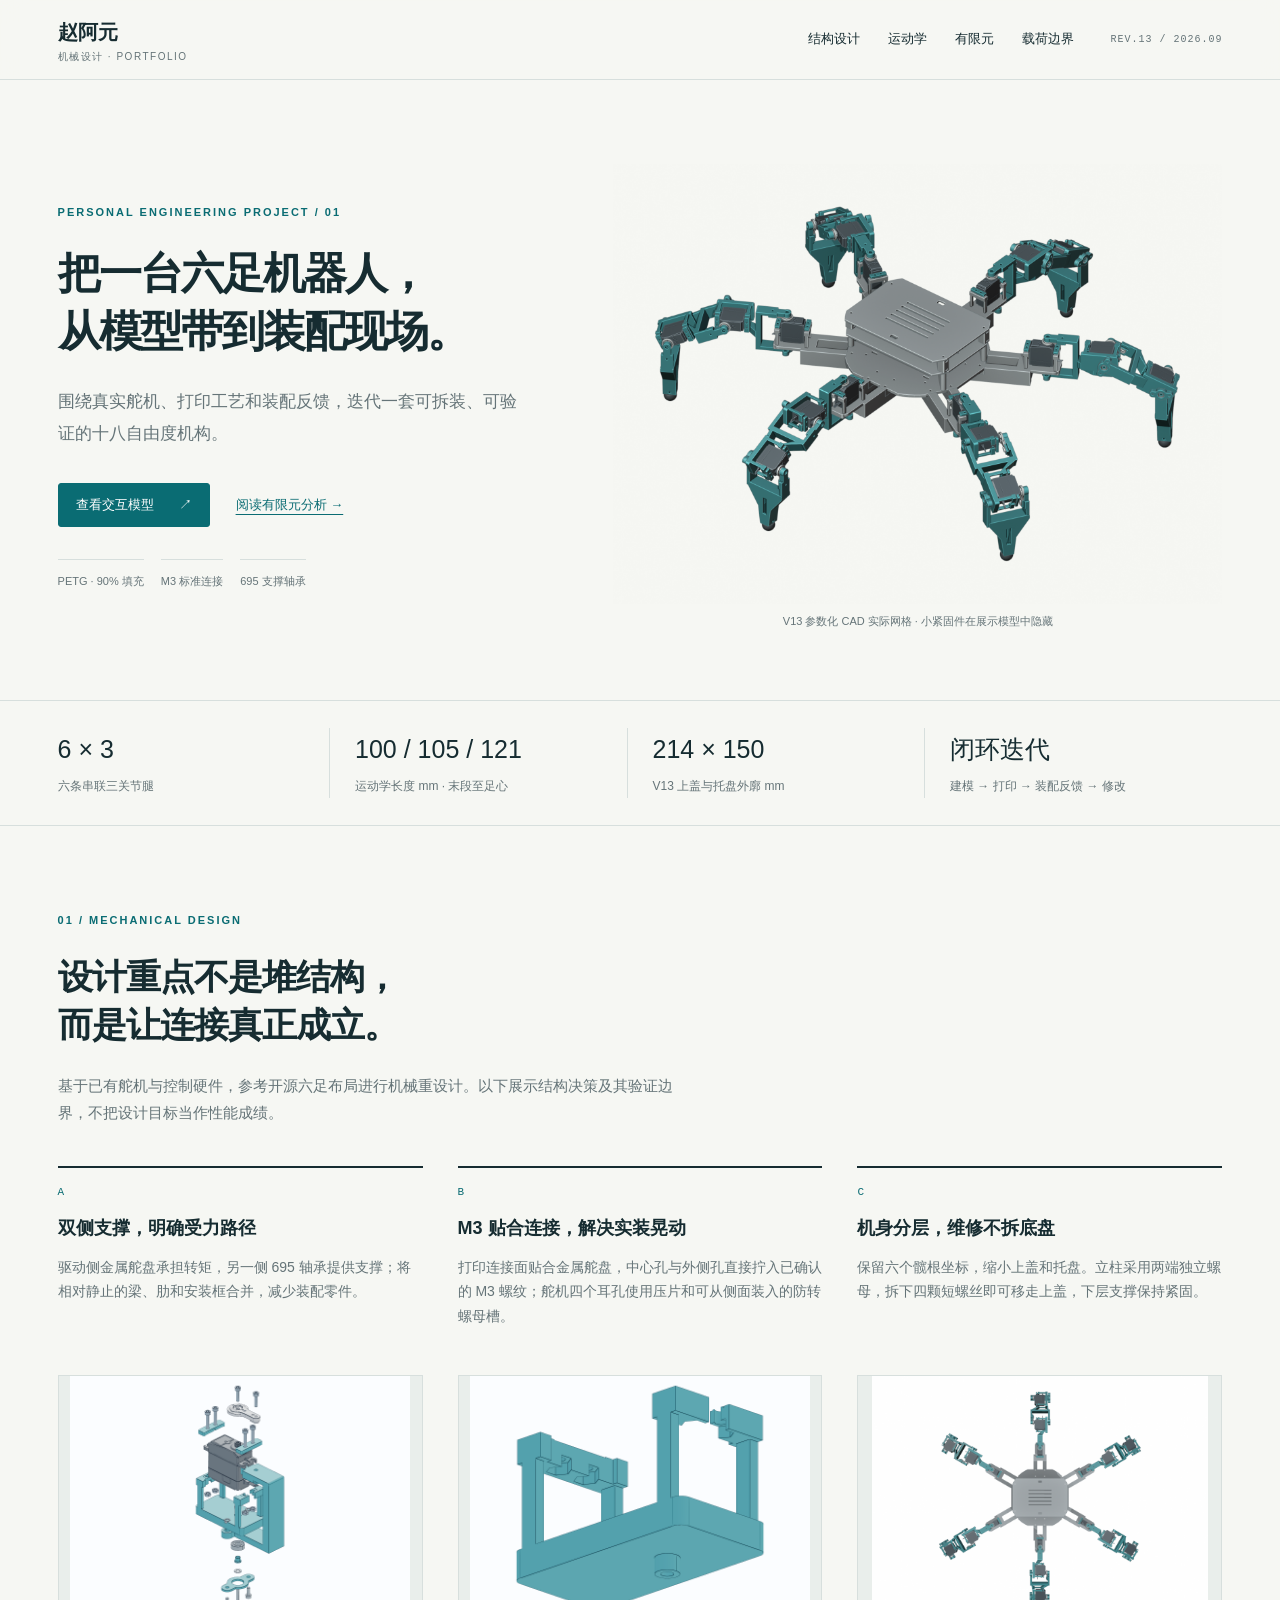
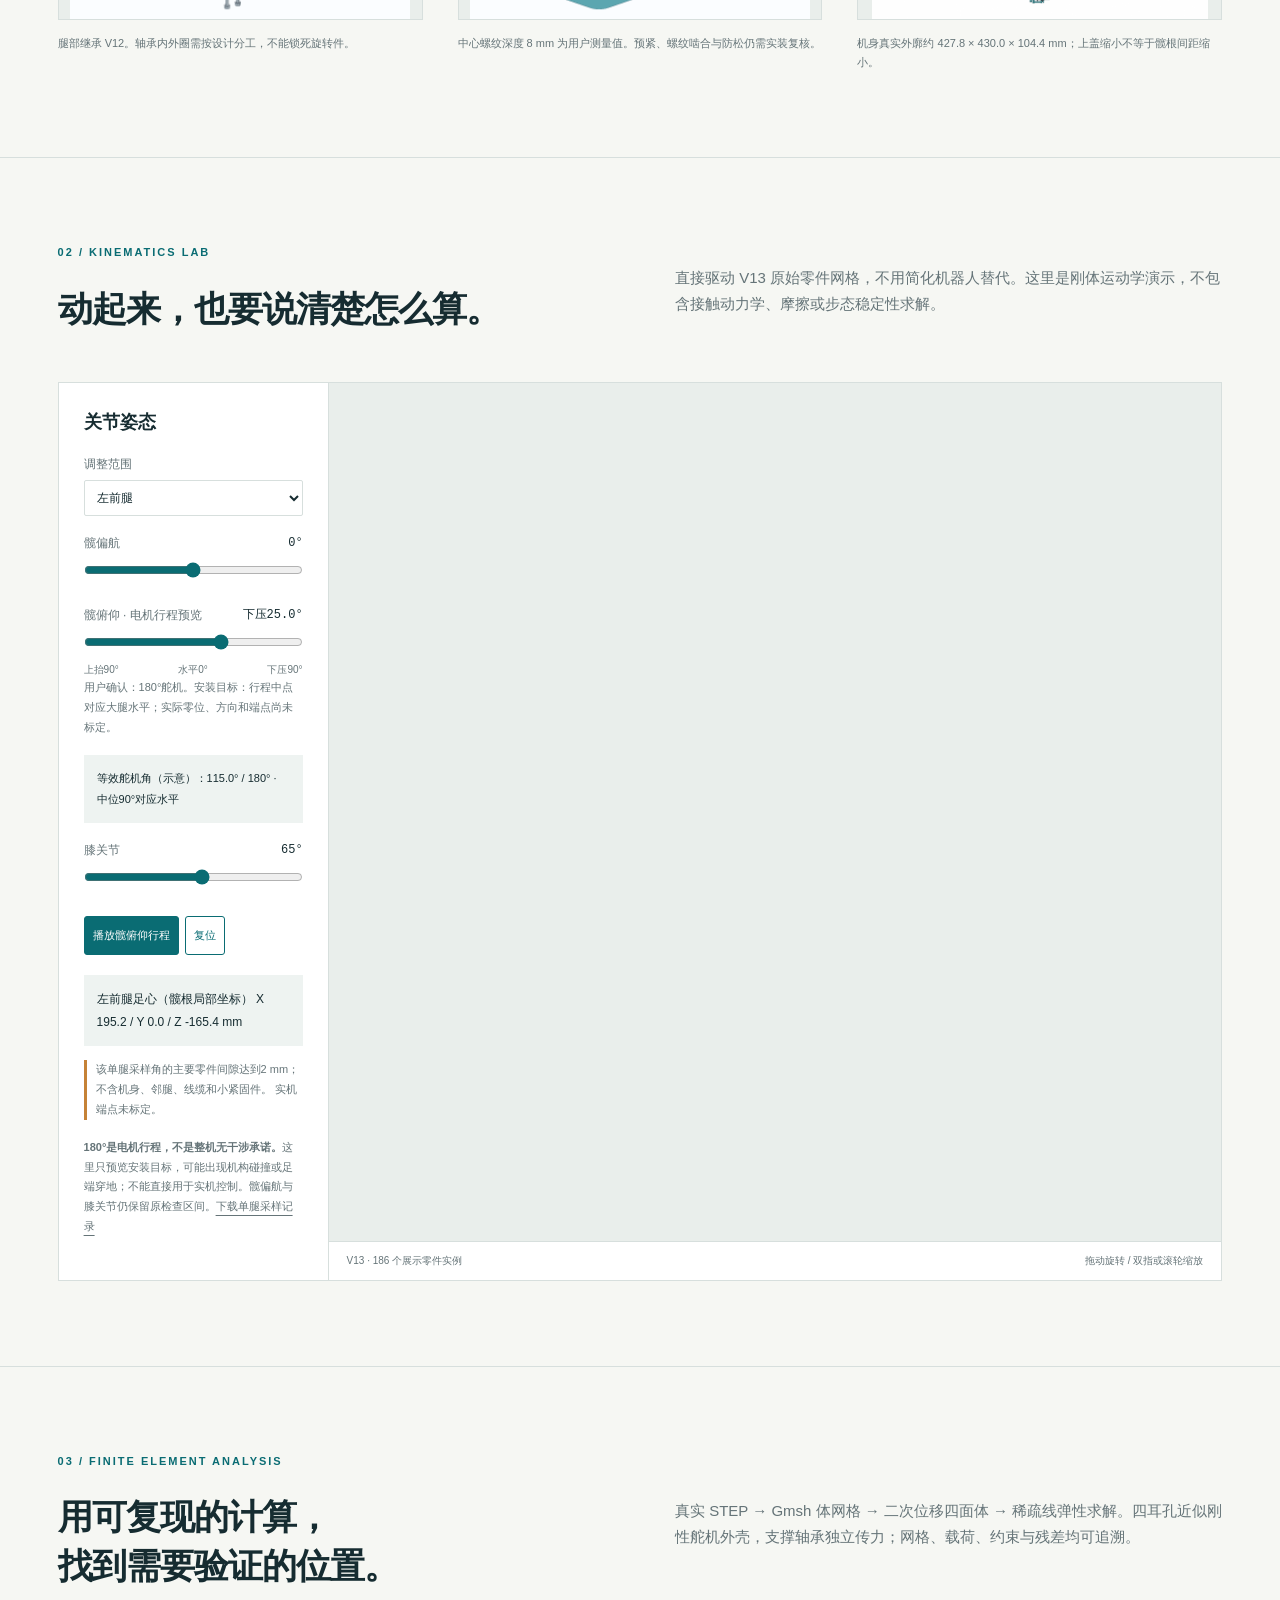
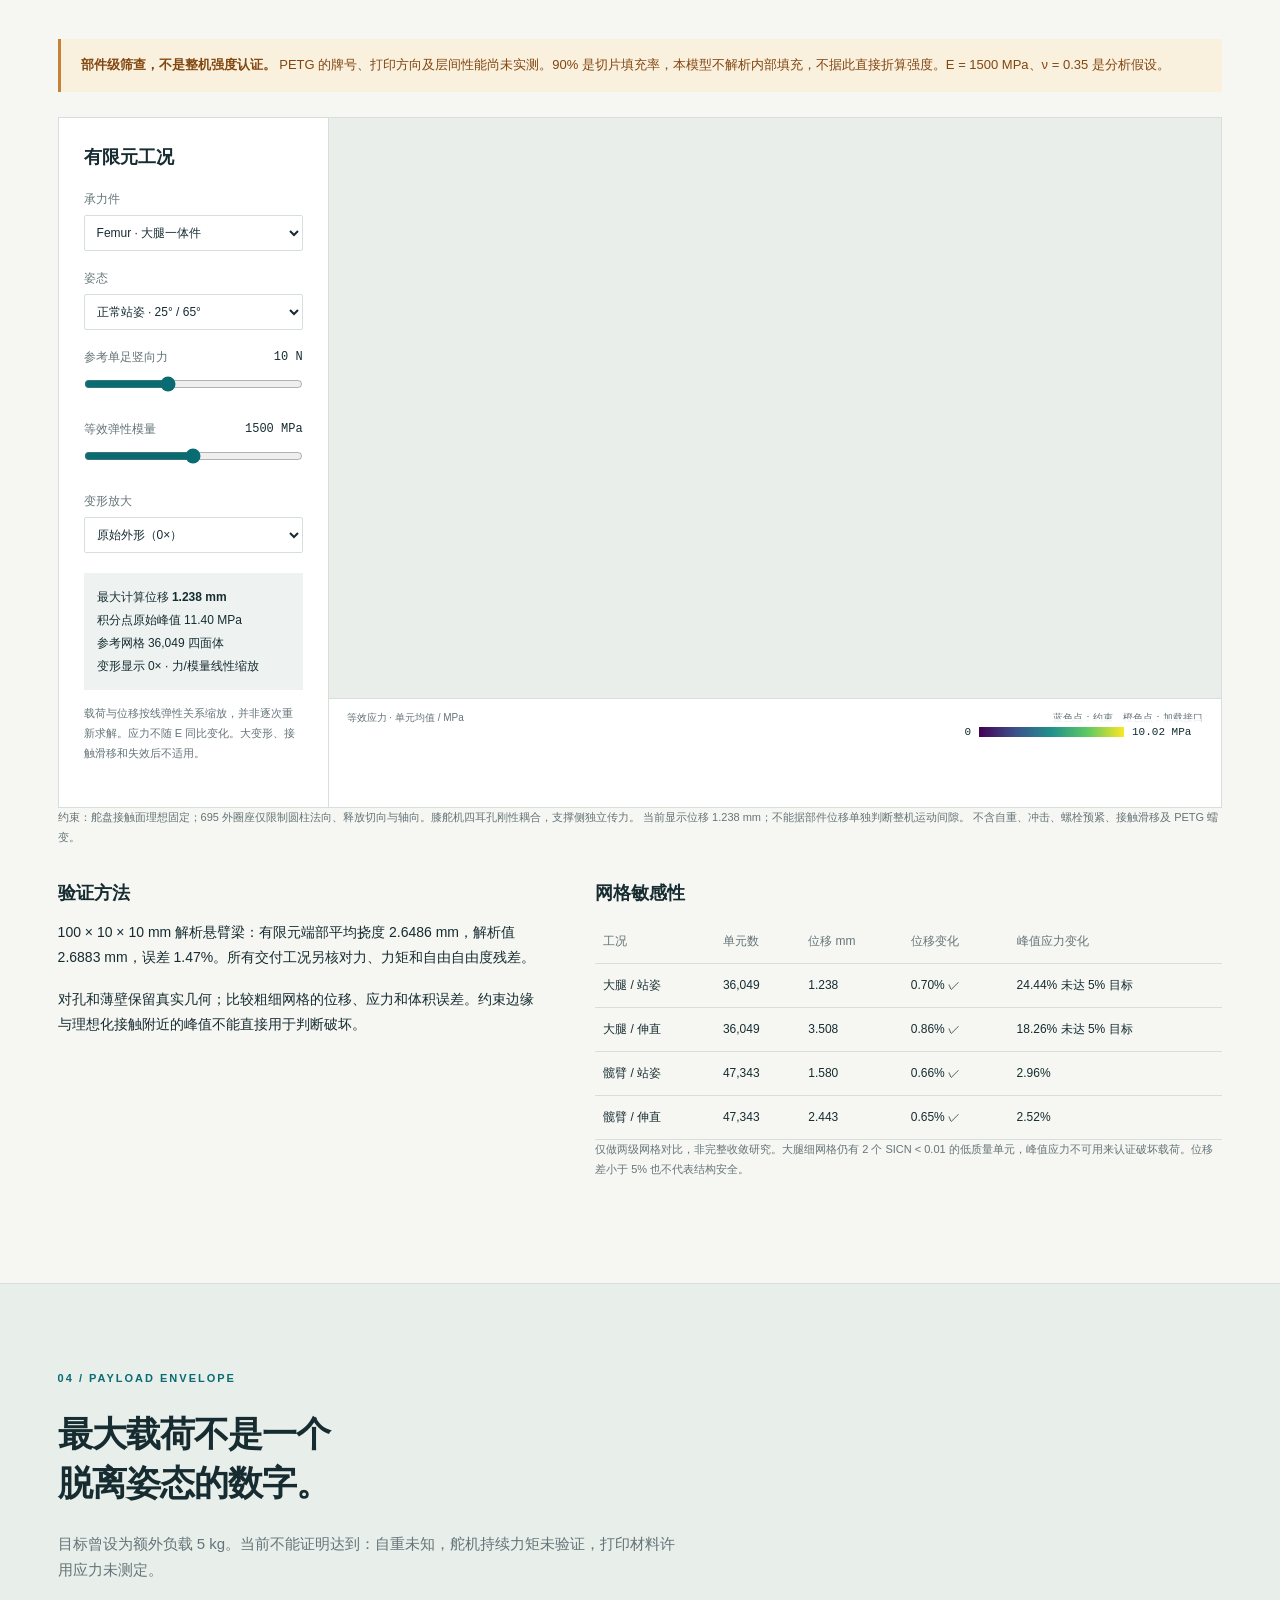
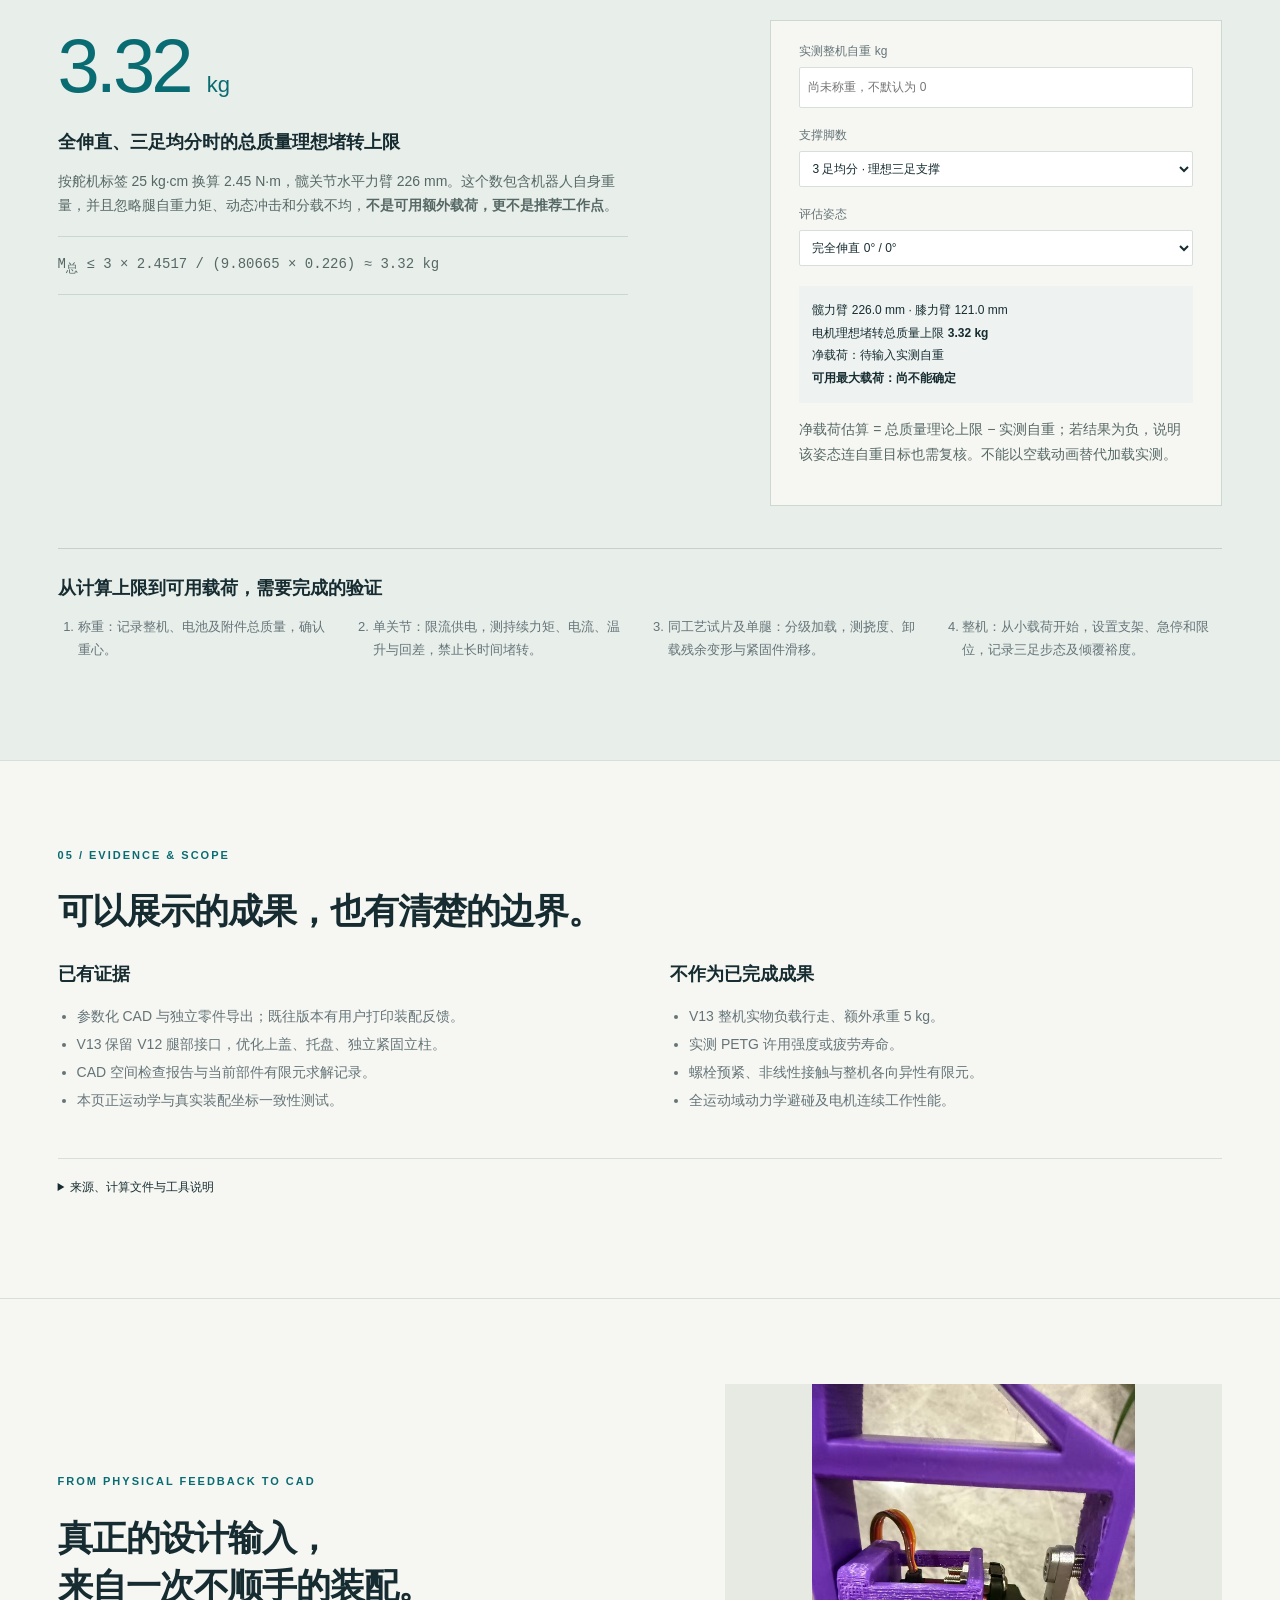
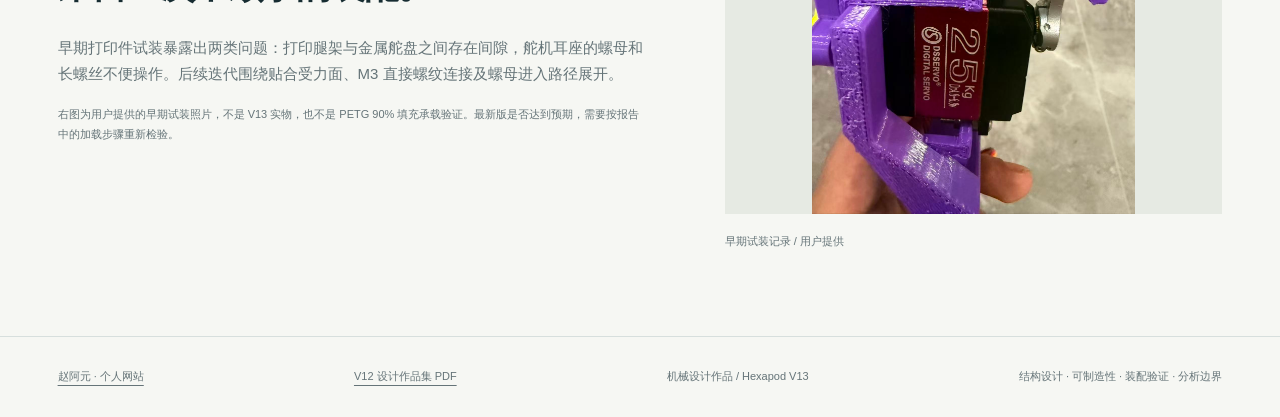
==== hexapod/index.html @ dabff30d "Publish engineering portfolio" ====
<!doctype html>
<html lang="zh-CN"><head><meta charset="UTF-8"><meta name="viewport" content="width=device-width,initial-scale=1">
<meta name="description" content="赵阿元的机械设计作品：V13 六足机器人，从装配反馈、参数化结构到运动学与有限元验证。">
<title>赵阿元 · 六足机器人 | 机械设计作品</title><link rel="stylesheet" href="style.css"><link rel="stylesheet" href="prototype.css">
</head>
<body>
<header><a class="brand" href="../index.html">赵阿元<span>机械设计 · PORTFOLIO</span></a><nav aria-label="页面导航"><a href="#design">结构设计</a><a href="#motion">运动学</a><a href="#fea">有限元</a><a href="#capacity">载荷边界</a></nav><span class="revision">REV.13 / 2026.09</span></header>
<main>
<section class="hero" id="home"><div class="hero-copy"><p class="eyebrow">PERSONAL ENGINEERING PROJECT / 01</p><h1>把一台六足机器人，<br>从模型带到装配现场。</h1><p class="lead">围绕真实舵机、打印工艺和装配反馈，迭代一套可拆装、可验证的十八自由度机构。</p><div class="hero-actions"><a class="button" href="#motion">查看交互模型 <span>↗</span></a><a class="text-link" href="#fea">阅读有限元分析 →</a></div><div class="hero-tags"><span>PETG · 90% 填充</span><span>M3 标准连接</span><span>695 支撑轴承</span></div></div><figure class="hero-visual"><img src="assets/hero.png" alt="V13 六足机器人真实 CAD 总装配渲染"><figcaption>V13 参数化 CAD 实际网格 · 小紧固件在展示模型中隐藏</figcaption></figure></section>
<div class="facts"><div><strong>6 × 3</strong><span>六条串联三关节腿</span></div><div><strong>100 / 105 / 121</strong><span>运动学长度 mm · 末段至足心</span></div><div><strong>214 × 150</strong><span>V13 上盖与托盘外廓 mm</span></div><div><strong>闭环迭代</strong><span>建模 → 打印 → 装配反馈 → 修改</span></div></div>
<section class="section" id="design"><div class="section-title"><p class="eyebrow">01 / MECHANICAL DESIGN</p><h2>设计重点不是堆结构，<br>而是让连接真正成立。</h2><p>基于已有舵机与控制硬件，参考开源六足布局进行机械重设计。以下展示结构决策及其验证边界，不把设计目标当作性能成绩。</p></div><div class="design-grid"><article><span class="item-no">A</span><h3>双侧支撑，明确受力路径</h3><p>驱动侧金属舵盘承担转矩，另一侧 695 轴承提供支撑；将相对静止的梁、肋和安装框合并，减少装配零件。</p><img src="assets/joint.png" alt="V12/V13 共用单关节分解图"><small>腿部继承 V12。轴承内外圈需按设计分工，不能锁死旋转件。</small></article><article><span class="item-no">B</span><h3>M3 贴合连接，解决实装晃动</h3><p>打印连接面贴合金属舵盘，中心孔与外侧孔直接拧入已确认的 M3 螺纹；舵机四个耳孔使用压片和可从侧面装入的防转螺母槽。</p><img src="assets/mount.png" alt="舵机安装座螺母进入路径"><small>中心螺纹深度 8 mm 为用户测量值。预紧、螺纹啮合与防松仍需实装复核。</small></article><article><span class="item-no">C</span><h3>机身分层，维修不拆底盘</h3><p>保留六个髋根坐标，缩小上盖和托盘。立柱采用两端独立螺母，拆下四颗短螺丝即可移走上盖，下层支撑保持紧固。</p><img src="assets/top.png" alt="V13 机身与六腿布局俯视图"><small>机身真实外廓约 427.8 × 430.0 × 104.4 mm；上盖缩小不等于髋根间距缩小。</small></article></div></section>
<section class="section" id="motion"><div class="section-title inline"><div><p class="eyebrow">02 / KINEMATICS LAB</p><h2>动起来，也要说清楚怎么算。</h2></div><p>直接驱动 V13 原始零件网格，不用简化机器人替代。这里是刚体运动学演示，不包含接触动力学、摩擦或步态稳定性求解。</p></div><div class="lab"><div class="control-panel"><h3>关节姿态</h3><label>调整范围<select id="leg-select"><option value="all">六条腿同步（需另验避让）</option><option value="front_left" selected>左前腿</option><option value="middle_left">左中腿</option><option value="rear_left">左后腿</option><option value="front_right">右前腿</option><option value="middle_right">右中腿</option><option value="rear_right">右后腿</option></select></label><label for="yaw">髋偏航 <output id="yaw-out">0°</output></label><input id="yaw" type="range" min="-45" max="45" value="0"><label for="hip">髋俯仰 · 电机行程预览 <output id="hip-out">下压25.0°</output></label><input id="hip" type="range" min="-90" max="90" step="0.1" value="25"><div class="hip-scale"><span>上抬90°</span><span>水平0°</span><span>下压90°</span></div><p class="note">用户确认：180°舵机。安装目标：行程中点对应大腿水平；实际零位、方向和端点尚未标定。</p><div class="readout" id="servo-readout">等效舵机角（示意）：115.0° / 180°</div><label for="knee">膝关节 <output id="knee-out">65°</output></label><input id="knee" type="range" min="0" max="120" value="65"><div class="button-row"><button id="play">播放髋俯仰行程</button><button id="reset" class="secondary">复位</button></div><div class="readout" id="foot-readout">足心位置计算中</div><p id="hip-evidence" class="note">几何采样证据载入中…</p><p class="note"><strong>180°是电机行程，不是整机无干涉承诺。</strong>这里只预览安装目标，可能出现机构碰撞或足端穿地；不能直接用于实机控制。髋偏航与膝关节仍保留原检查区间。<a href="assets/hip-travel-probe.json" download>下载单腿采样记录</a></p></div><div class="viewport-wrap"><div id="robot-view" class="viewport"><img class="view-preview" src="assets/hero.png" alt="六足机器人 V13 装配图"><p class="loading">正在打开三维模型。需要支持 WebGL 2 的浏览器。</p></div><div class="view-caption"><span id="model-status">V13 · 模型加载中</span><span>拖动旋转 / 双指或滚轮缩放</span></div></div></div></section>
<section class="section" id="fea"><div class="section-title inline"><div><p class="eyebrow">03 / FINITE ELEMENT ANALYSIS</p><h2>用可复现的计算，<br>找到需要验证的位置。</h2></div><p>真实 STEP → Gmsh 体网格 → 二次位移四面体 → 稀疏线弹性求解。四耳孔近似刚性舵机外壳，支撑轴承独立传力；网格、载荷、约束与残差均可追溯。</p></div><div class="warning"><strong>部件级筛查，不是整机强度认证。</strong> PETG 的牌号、打印方向及层间性能尚未实测。90% 是切片填充率，本模型不解析内部填充，不据此直接折算强度。E = 1500 MPa、ν = 0.35 是分析假设。</div><div class="lab fea-lab"><div class="control-panel"><h3>有限元工况</h3><label>承力件<select id="fea-part"><option value="femur">Femur · 大腿一体件</option><option value="spoke_long">Spoke · 长髋座支臂</option></select></label><label>姿态<select id="fea-pose"><option value="neutral">正常站姿 · 25° / 65°</option><option value="extended">完全伸直 · 0° / 0°</option></select></label><label for="force">参考单足竖向力 <output id="force-out">10 N</output></label><input id="force" type="range" min="1" max="25" step=".5" value="10"><label for="modulus">等效弹性模量 <output id="modulus-out">1500 MPa</output></label><input id="modulus" type="range" min="1000" max="2000" step="100" value="1500"><label>变形放大<select id="deform"><option value="0">原始外形（0×）</option><option value="1">真实计算位移（1×）</option><option value="10">位移放大（10×）</option></select></label><div class="readout" id="fea-readout">正在读取求解结果…</div><p class="note">载荷与位移按线弹性关系缩放，并非逐次重新求解。应力不随 E 同比变化。大变形、接触滑移和失效后不适用。</p></div><div class="viewport-wrap"><div id="fea-view" class="viewport"><img class="view-preview" src="assets/fea/femur_neutral_joint_healed_3p2.png" alt="大腿正常站姿下的有限元应力云图"><p class="loading">正在打开有限元视图。</p></div><div class="stress-legend"><span>0</span><div></div><span id="stress-max">MPa</span></div><div class="view-caption"><span>等效应力 · 单元均值 / MPa</span><span>蓝色点：约束　橙色点：加载接口</span></div></div></div><p class="note" id="fea-validity"></p><div class="analysis-details"><div><h3>验证方法</h3><p id="benchmark-text">加载解析梁对照数据…</p><p>对孔和薄壁保留真实几何；比较粗细网格的位移、应力和体积误差。约束边缘与理想化接触附近的峰值不能直接用于判断破坏。</p></div><div><h3>网格敏感性</h3><div class="table-scroll"><table><thead><tr><th>工况</th><th>单元数</th><th>位移 mm</th><th>位移变化</th><th>峰值应力变化</th></tr></thead><tbody id="convergence-body"></tbody></table></div><p class="note">仅做两级网格对比，非完整收敛研究。大腿细网格仍有 2 个 SICN &lt; 0.01 的低质量单元，峰值应力不可用来认证破坏载荷。位移差小于 5% 也不代表结构安全。</p></div></div></section>
<section class="section capacity" id="capacity"><div class="section-title"><p class="eyebrow">04 / PAYLOAD ENVELOPE</p><h2>最大载荷不是一个<br>脱离姿态的数字。</h2><p>目标曾设为额外负载 5 kg。当前不能证明达到：自重未知，舵机持续力矩未验证，打印材料许用应力未测定。</p></div><div class="capacity-grid"><div><div class="capacity-number">3.32 <small>kg</small></div><h3>全伸直、三足均分时的总质量理想堵转上限</h3><p>按舵机标签 25 kg·cm 换算 2.45 N·m，髋关节水平力臂 226 mm。这个数包含机器人自身重量，并且忽略腿自重力矩、动态冲击和分载不均，<strong>不是可用额外载荷，更不是推荐工作点</strong>。</p><p class="formula">M<sub>总</sub> ≤ 3 × 2.4517 / (9.80665 × 0.226) ≈ 3.32 kg</p></div><div class="capacity-controls"><label>实测整机自重 kg<input id="self-mass" type="number" placeholder="尚未称重，不默认为 0" min="0" step=".1"></label><label>支撑脚数<select id="support-count"><option value="3">3 足均分 · 理想三足支撑</option><option value="6">6 足均分 · 理想静态站立</option></select></label><label>评估姿态<select id="capacity-pose"><option value="extended">完全伸直 0° / 0°</option><option value="neutral">正常站姿 25° / 65°</option><option value="swing">抬腿姿态 45° / 45°</option></select></label><div id="capacity-result" class="readout"></div><p class="note">净载荷估算 = 总质量理论上限 − 实测自重；若结果为负，说明该姿态连自重目标也需复核。不能以空载动画替代加载实测。</p></div></div><div class="validation-path"><h3>从计算上限到可用载荷，需要完成的验证</h3><ol><li>称重：记录整机、电池及附件总质量，确认重心。</li><li>单关节：限流供电，测持续力矩、电流、温升与回差，禁止长时间堵转。</li><li>同工艺试片及单腿：分级加载，测挠度、卸载残余变形与紧固件滑移。</li><li>整机：从小载荷开始，设置支架、急停和限位，记录三足步态及倾覆裕度。</li></ol></div></section>
<section class="section evidence"><p class="eyebrow">05 / EVIDENCE & SCOPE</p><h2>可以展示的成果，也有清楚的边界。</h2><div class="evidence-grid"><div><h3>已有证据</h3><ul><li>参数化 CAD 与独立零件导出；既往版本有用户打印装配反馈。</li><li>V13 保留 V12 腿部接口，优化上盖、托盘、独立紧固立柱。</li><li>CAD 空间检查报告与当前部件有限元求解记录。</li><li>本页正运动学与真实装配坐标一致性测试。</li></ul></div><div><h3>不作为已完成成果</h3><ul><li>V13 整机实物负载行走、额外承重 5 kg。</li><li>实测 PETG 许用强度或疲劳寿命。</li><li>螺栓预紧、非线性接触与整机各向异性有限元。</li><li>全运动域动力学避碰及电机连续工作性能。</li></ul></div></div><details><summary>来源、计算文件与工具说明</summary><p>结构来源：本地 V13 主装配与其保留的 V12 腿部 STEP。形态参考 <a href="https://makerworld.com/en/models/1973965-hexapod-spider-robot-with-servo-arduino">原六足项目</a>；并非将原作者控制方案宣称为本项目原创。</p><p>方法参考：<a href="https://gmsh.info/doc/texinfo/gmsh.html">Gmsh 官方手册</a>、<a href="https://scikit-fem.readthedocs.io/en/latest/">scikit-fem 官方文档</a>。PETG 不同方向性质不能混用；<a href="https://uk.store.bambulab.com/products/petg-hf">制造商资料</a>仅作材料背景，不是手头耗材的标定值。</p><p>本次网页、计算脚本及工程说明由 AI 辅助生成；作品中涉及个人能力与经历，请按真实参与情况陈述。查看 <a href="assets/results.json">有限元汇总</a>。</p></details></section>
<section class="section prototype"><div><p class="eyebrow">FROM PHYSICAL FEEDBACK TO CAD</p><h2>真正的设计输入，<br>来自一次不顺手的装配。</h2><p>早期打印件试装暴露出两类问题：打印腿架与金属舵盘之间存在间隙，舵机耳座的螺母和长螺丝不便操作。后续迭代围绕贴合受力面、M3 直接螺纹连接及螺母进入路径展开。</p><p class="note">右图为用户提供的早期试装照片，不是 V13 实物，也不是 PETG 90% 填充承载验证。最新版是否达到预期，需要按报告中的加载步骤重新检验。</p></div><figure><img src="assets/prototype.jpg" alt="早期紫色打印腿架与红黑舵机的实物试装照片，可见舵盘间隙和伸出的螺丝"><figcaption>早期试装记录 / 用户提供</figcaption></figure></section>
</main><footer><a href="../index.html">赵阿元 · 个人网站</a><a href="../assets/hexapod-portfolio.pdf">V12 设计作品集 PDF</a><span>机械设计作品 / Hexapod V13</span><span>结构设计 · 可制造性 · 装配验证 · 分析边界</span></footer><script type="module" src="app.js"></script></body></html>
---- hexapod/style.css ----
:root{--ink:#162c31;--muted:#657478;--accent:#0a6c73;--line:#d7dfdd;--paper:#f6f7f3;--warning:#82460f}*{box-sizing:border-box}html{scroll-behavior:smooth;scroll-padding-top:80px}body{margin:0;background:var(--paper);color:var(--ink);font:15px/1.75 "Microsoft YaHei","Segoe UI",sans-serif}a{color:inherit;text-underline-offset:5px}button,input,select{font:inherit}button,a.button{cursor:pointer}header{height:80px;padding:0 4.5%;display:flex;align-items:center;gap:36px;border-bottom:1px solid var(--line);background:#f6f7f3ed;position:sticky;top:0;z-index:10;backdrop-filter:blur(12px)}.brand{text-decoration:none;font-weight:750;font-size:20px;white-space:nowrap}.brand span{display:block;font:10px/1.4 "Segoe UI",sans-serif;letter-spacing:1.5px;color:var(--muted)}nav{display:flex;gap:28px;margin-left:auto}nav a{text-decoration:none;font-size:13px}.revision{font:10px monospace;color:var(--muted);letter-spacing:1px}.hero{display:grid;grid-template-columns:1fr 1.12fr;min-height:620px;align-items:center;padding:45px 4.5% 30px;gap:12px;overflow:hidden}.eyebrow{font:11px/1.7 "Segoe UI",sans-serif;font-weight:650;letter-spacing:2px;color:var(--accent);margin:0 0 23px}h1{font-size:clamp(32px,3.35vw,54px);letter-spacing:-2px;line-height:1.35;margin:0 0 25px;font-weight:750}h2{font-size:clamp(29px,2.7vw,40px);line-height:1.4;letter-spacing:-1px;margin:0 0 24px}h3{font-size:18px;line-height:1.6;margin:0 0 12px}p{margin:0 0 18px}.lead{max-width:460px;color:var(--muted);font-size:17px;line-height:1.9}.hero-actions{display:flex;align-items:center;gap:26px;margin:32px 0}.button,button{border:1px solid var(--accent);background:var(--accent);color:#fff;padding:10px 17px;border-radius:3px;text-decoration:none;display:inline-flex;align-items:center;justify-content:center;gap:25px;font-size:13px}.button:hover,button:hover{background:#09565c}.text-link{color:var(--accent);font-size:13px}.hero-tags{display:flex;gap:17px;color:var(--muted);font-size:11px;flex-wrap:wrap}.hero-tags span{border-top:1px solid var(--line);padding-top:12px}.hero-visual{margin:0;min-width:0}.hero-visual img{width:100%;mix-blend-mode:multiply}.hero-visual figcaption{text-align:center;color:var(--muted);font-size:11px}.facts{display:grid;grid-template-columns:repeat(4,1fr);border-block:1px solid var(--line);padding:27px 4.5%;gap:25px}.facts div{border-right:1px solid var(--line);padding-right:15px}.facts div:last-child{border:0}.facts strong{font-size:25px;display:block;font-weight:500}.facts span{font-size:12px;color:var(--muted)}.section{padding:85px 4.5%;border-bottom:1px solid var(--line)}.section-title{max-width:700px}.section-title>p:not(.eyebrow){color:var(--muted);max-width:620px}.section-title.inline{display:grid;grid-template-columns:1fr 1fr;gap:70px;max-width:none;align-items:center;margin-bottom:25px}.design-grid{display:grid;grid-template-columns:repeat(3,1fr);gap:35px;margin-top:40px}.design-grid article{border-top:2px solid var(--ink);padding-top:18px;min-width:0}.item-no{font:11px monospace;color:var(--accent);display:block;margin-bottom:16px}.design-grid p{font-size:14px;color:var(--muted);min-height:100px}.design-grid img{display:block;width:100%;height:245px;object-fit:contain;background:#e9eeeb;border:1px solid var(--line);margin:20px 0 14px}.design-grid small{font-size:11px;color:var(--muted);display:block}.lab{display:grid;grid-template-columns:270px minmax(0,1fr);border:1px solid var(--line);background:#fff}.control-panel{padding:25px;border-right:1px solid var(--line)}label{display:block;margin:17px 0 6px;font-size:12px;color:var(--muted)}output{float:right;color:var(--ink);font-family:monospace}select,input[type=number]{display:block;width:100%;padding:9px 8px;border:1px solid var(--line);background:#fff;color:var(--ink);margin:5px 0;border-radius:2px}input[type=range]{width:100%;accent-color:var(--accent);height:20px;margin:0}.button-row{display:flex;gap:6px;margin-top:20px}.button-row button{padding:9px 8px;font-size:11px}.secondary{background:transparent;color:var(--accent)}.secondary:hover{background:#e2eeea}.readout{font:12px/1.9 "Microsoft YaHei",sans-serif;background:#eef3f1;padding:13px;margin:20px 0 14px}.note{font-size:11px;color:var(--muted);line-height:1.8}.viewport-wrap{min-width:0;position:relative}.viewport{height:590px;width:100%;position:relative;background:#e9eeeb}.viewport canvas{display:block;width:100%;height:100%;touch-action:none}.loading{position:absolute;left:20px;top:25px;font-size:13px}.view-caption{padding:10px 18px;display:flex;gap:15px;justify-content:space-between;font-size:10px;color:var(--muted);border-top:1px solid var(--line)}.warning{border-left:3px solid #c58236;background:#faf0de;padding:15px 20px;margin:15px 0 25px;color:var(--warning);font-size:13px}.warning strong{font-weight:650}.fea-lab .viewport{height:580px}.stress-legend{position:absolute;right:20px;bottom:62px;display:flex;align-items:center;gap:8px;font:11px monospace;background:#ffffffdb;padding:7px 10px}.stress-legend div{width:145px;height:10px;background:linear-gradient(90deg,#440154,#3b528b,#21918c,#5ec962,#fde725)}.analysis-details{display:grid;grid-template-columns:1fr 1.3fr;gap:55px;margin-top:32px;font-size:14px}.table-scroll{overflow:auto}table{width:100%;border-collapse:collapse;font-size:12px;text-align:left}th{color:var(--muted);font-weight:500}th,td{padding:11px 8px;border-bottom:1px solid var(--line);white-space:nowrap}.capacity{background:#e8eeea}.capacity-grid{display:grid;grid-template-columns:1.4fr 1fr;gap:80px;margin-top:36px}.capacity-number{font:76px/1.2 "Segoe UI",sans-serif;letter-spacing:-4px;margin-bottom:17px;color:var(--accent)}.capacity-number small{font-size:22px;letter-spacing:0}.capacity-grid p{font-size:14px;max-width:570px;color:#566865}.formula{font-family:monospace;padding:15px 0;border-block:1px solid #cbd6ce}.capacity-controls{padding:20px 28px;background:var(--paper);border:1px solid #cdd8d1}.capacity-controls label:first-child{margin-top:0}.validation-path{margin-top:42px;padding-top:25px;border-top:1px solid #c5d0c9}.validation-path ol{display:grid;grid-template-columns:repeat(4,1fr);gap:35px;padding-left:20px;font-size:13px;color:var(--muted)}.evidence-grid{display:grid;grid-template-columns:1fr 1fr;gap:60px}.evidence-grid ul{padding-left:19px;font-size:14px;color:var(--muted);line-height:2}.evidence details{margin-top:30px;border-top:1px solid var(--line);padding-top:18px;font-size:12px;color:var(--muted)}summary{cursor:pointer;color:var(--ink);margin-bottom:15px}footer{display:flex;justify-content:space-between;align-items:center;padding:30px 4.5%;gap:20px;font-size:11px;color:var(--muted)}footer strong{font-size:18px;color:var(--ink)}:focus-visible{outline:2px solid #ae752c;outline-offset:4px}@media(min-width:1600px){main,header,footer{max-width:1640px;margin:auto}}@media(max-width:1000px){header{gap:15px}.revision{display:none}.hero{min-height:520px}.facts strong{font-size:20px}.design-grid{gap:22px}.design-grid p{min-height:150px}.design-grid img{height:180px}.lab{grid-template-columns:240px minmax(0,1fr)}.viewport{height:610px}.capacity-grid{gap:35px}}@media(max-width:700px){header{height:70px;padding-inline:5%;gap:12px}.brand{font-size:17px}.brand span{font-size:8px}nav{gap:13px}nav a{font-size:11px}nav a:first-child{display:none}.hero{grid-template-columns:1fr;padding:45px 5% 25px;gap:8px}.hero-copy h1{font-size:34px;letter-spacing:-1.5px}.lead{font-size:15px}.hero-actions{gap:18px}.hero-visual img{max-height:340px;object-fit:contain}.facts{grid-template-columns:1fr 1fr;gap:24px;padding:22px 5%}.facts div:nth-child(2){border:0}.facts strong{font-size:21px}.facts span{font-size:10px}.section{padding:55px 5%}.section-title.inline{grid-template-columns:1fr;gap:0;margin-bottom:20px}.eyebrow{font-size:10px;margin-bottom:18px}.design-grid{grid-template-columns:1fr;gap:35px}.design-grid p{min-height:0}.design-grid img{height:260px}.lab{display:flex;flex-direction:column}.control-panel{border-right:0;border-bottom:1px solid var(--line);padding:20px}.control-panel .note{margin-bottom:0}.viewport,.fea-lab .viewport{height:390px}.view-caption{font-size:9px;gap:8px}.analysis-details,.capacity-grid,.evidence-grid{grid-template-columns:1fr;gap:30px}.capacity-number{font-size:65px}.validation-path ol{grid-template-columns:1fr;gap:12px}.capacity-controls{padding:20px}.stress-legend{right:10px;bottom:65px}.stress-legend div{width:100px}footer{flex-wrap:wrap;padding:25px 5%;gap:10px}.hero-tags{font-size:10px}}@media(prefers-reduced-motion:reduce){html{scroll-behavior:auto}}@media print{header{position:static}nav,.hero-actions,.lab,.capacity-controls{display:none}.section{padding:25px 0;break-inside:avoid}.hero{min-height:auto;padding:15px 0}.facts{padding:15px 0}.design-grid img{height:140px}body{background:#fff;font-size:11px}h1{font-size:28px}h2{font-size:23px}.capacity-number{font-size:48px}}
---- hexapod/prototype.css ----
.prototype{display:grid;grid-template-columns:1.2fr 1fr;align-items:center;gap:70px}.prototype>div{max-width:590px}.prototype>div>p:not(.eyebrow){color:var(--muted)}.prototype figure{margin:0}.prototype img{width:100%;height:430px;object-fit:contain;background:#e6eae3}.prototype figcaption{font-size:11px;color:var(--muted);margin-top:9px}@media(max-width:700px){.prototype{grid-template-columns:1fr;gap:20px}.prototype img{height:380px}}@media print{.prototype img{height:250px}}
.analysis-details > div{min-width:0}
.hip-scale{display:flex;justify-content:space-between;font-size:10px;color:var(--muted)}
#servo-readout{margin:8px 0;font-size:11px}
#hip-evidence{border-left:3px solid #c58236;padding-left:9px}
#hip-evidence[data-state="sampled_interference"]{color:#9c3434;border-color:#9c3434}
#motion .viewport-wrap{display:flex;flex-direction:column}
#motion .viewport{flex:1;height:auto;min-height:590px}
@media(max-width:700px){#motion .viewport{flex:none;height:390px;min-height:0}}

.viewport .view-preview{width:100%;height:100%;object-fit:contain;background:#e9eeeb}.viewport .view-preview+.loading{position:absolute;top:auto;bottom:0;left:0;right:0;margin:0;transform:none;padding:.55rem;background:#fff;color:#324648;text-align:center;font-size:.8rem} footer a{color:inherit}
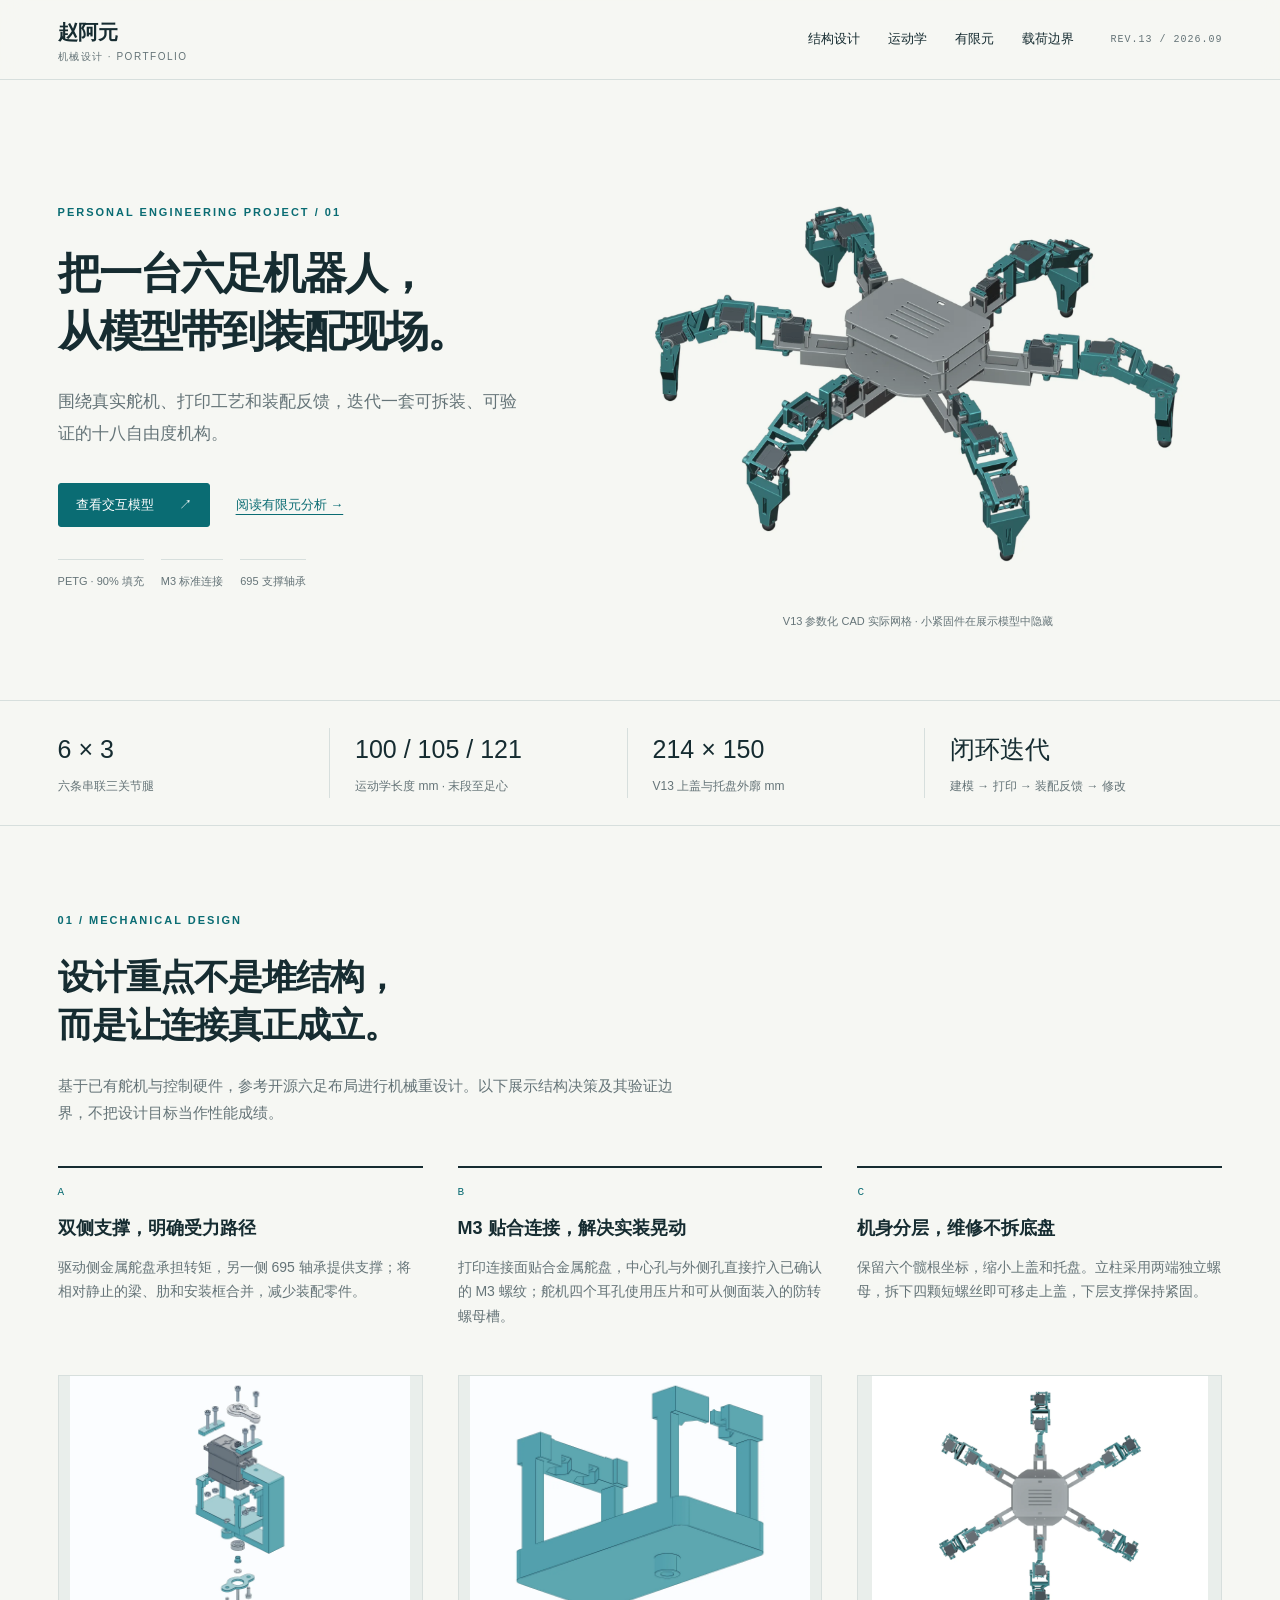
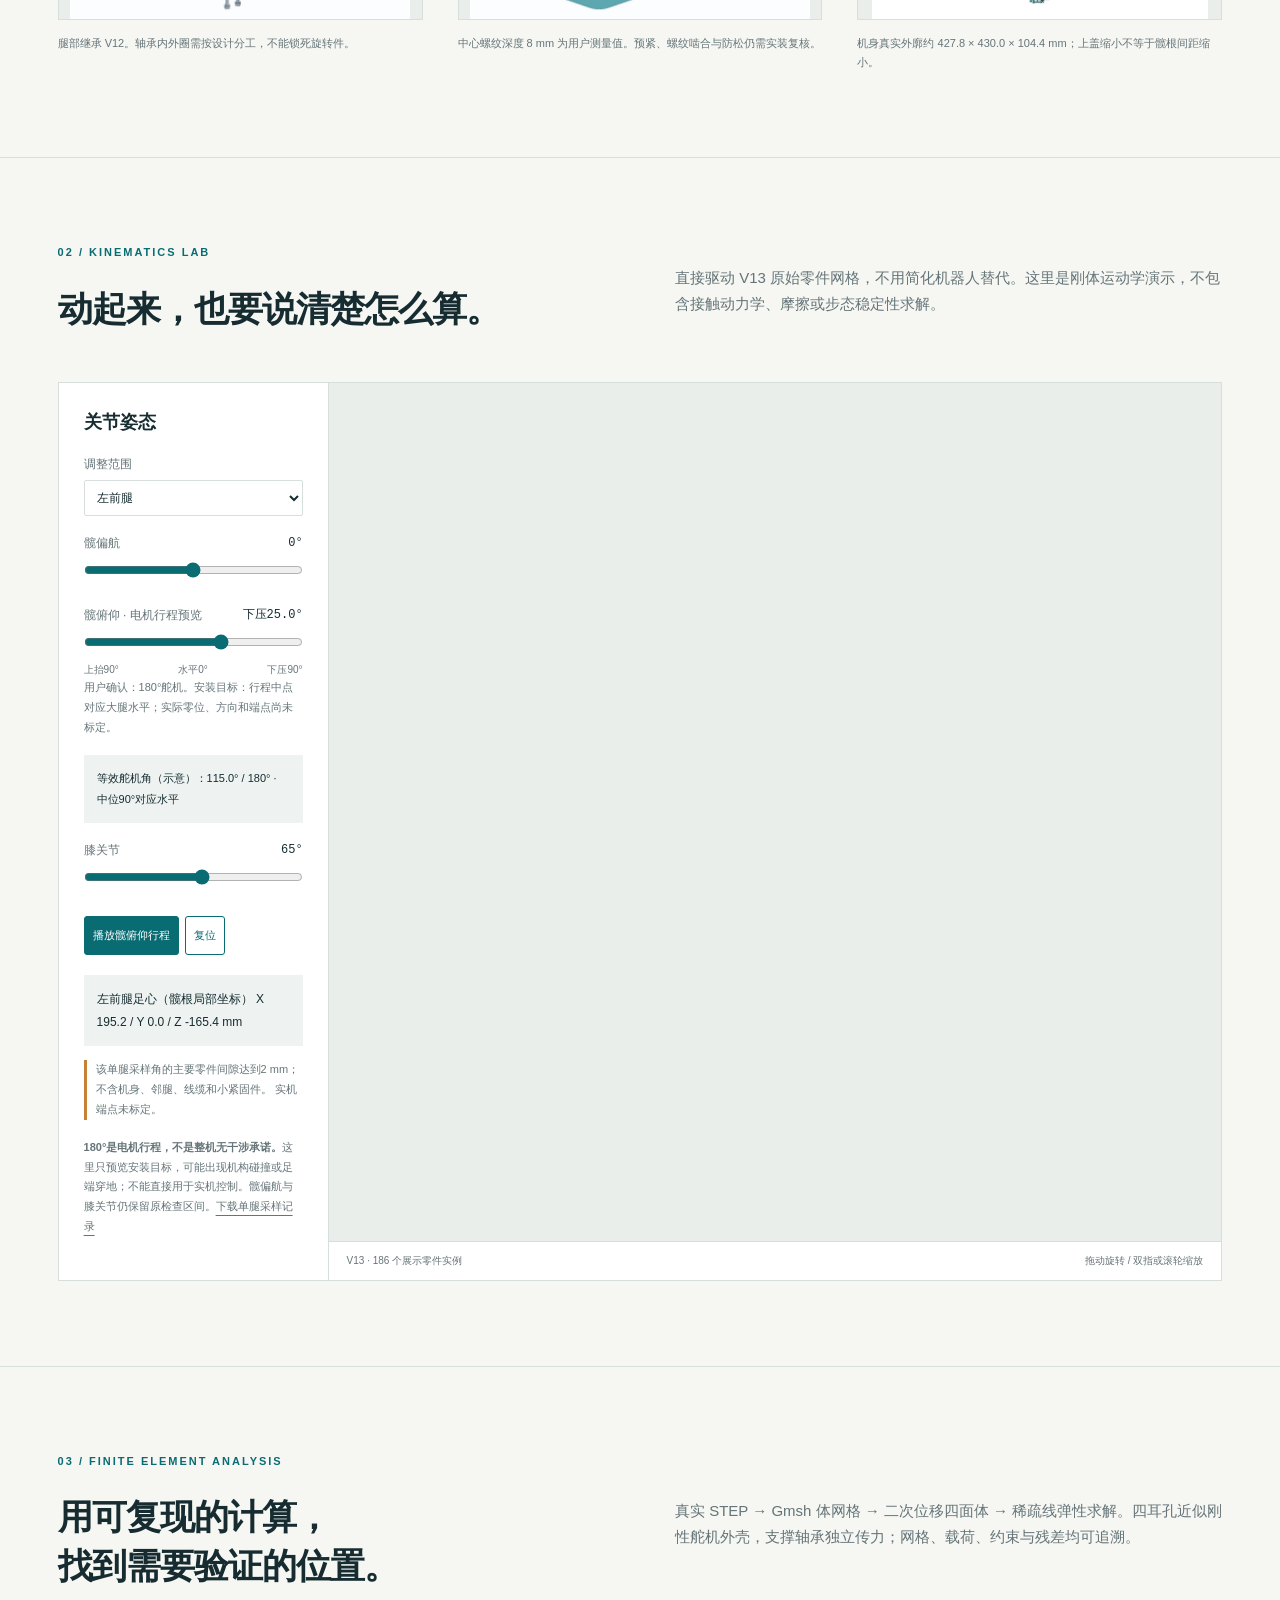
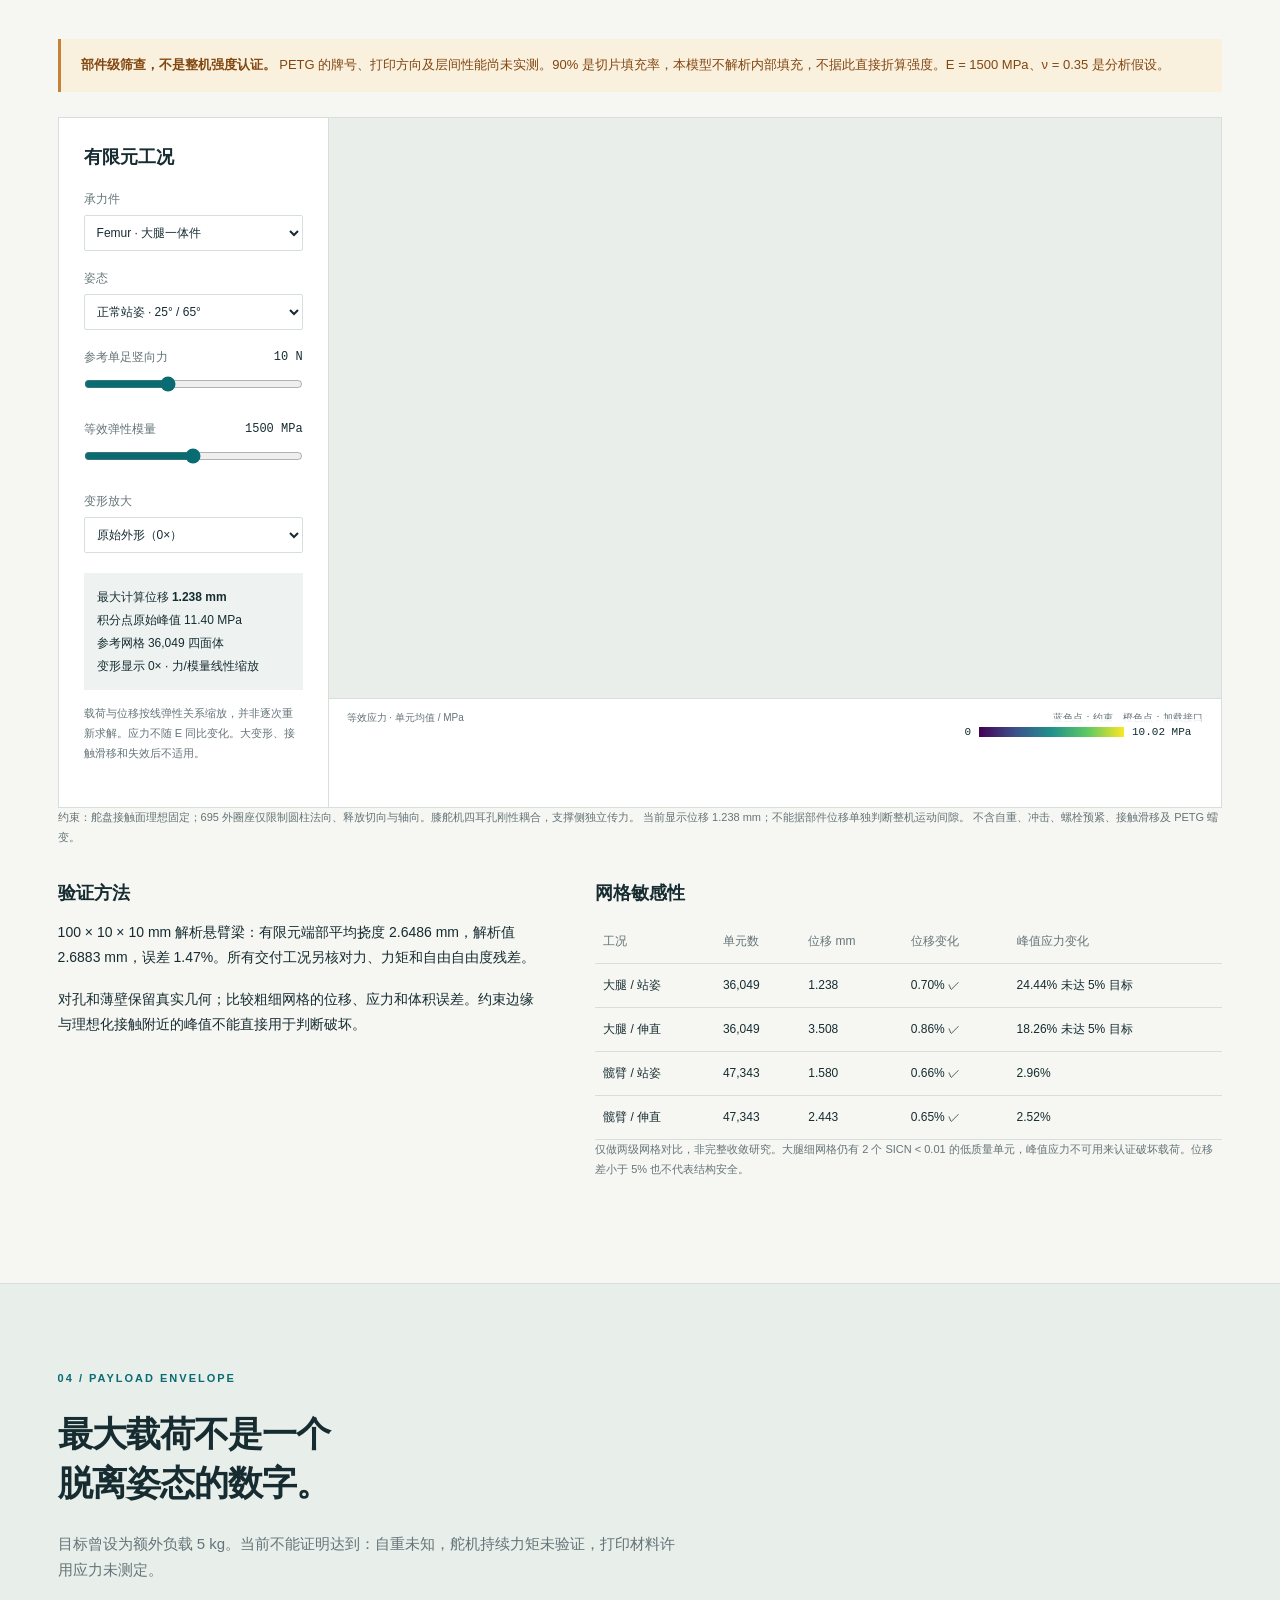
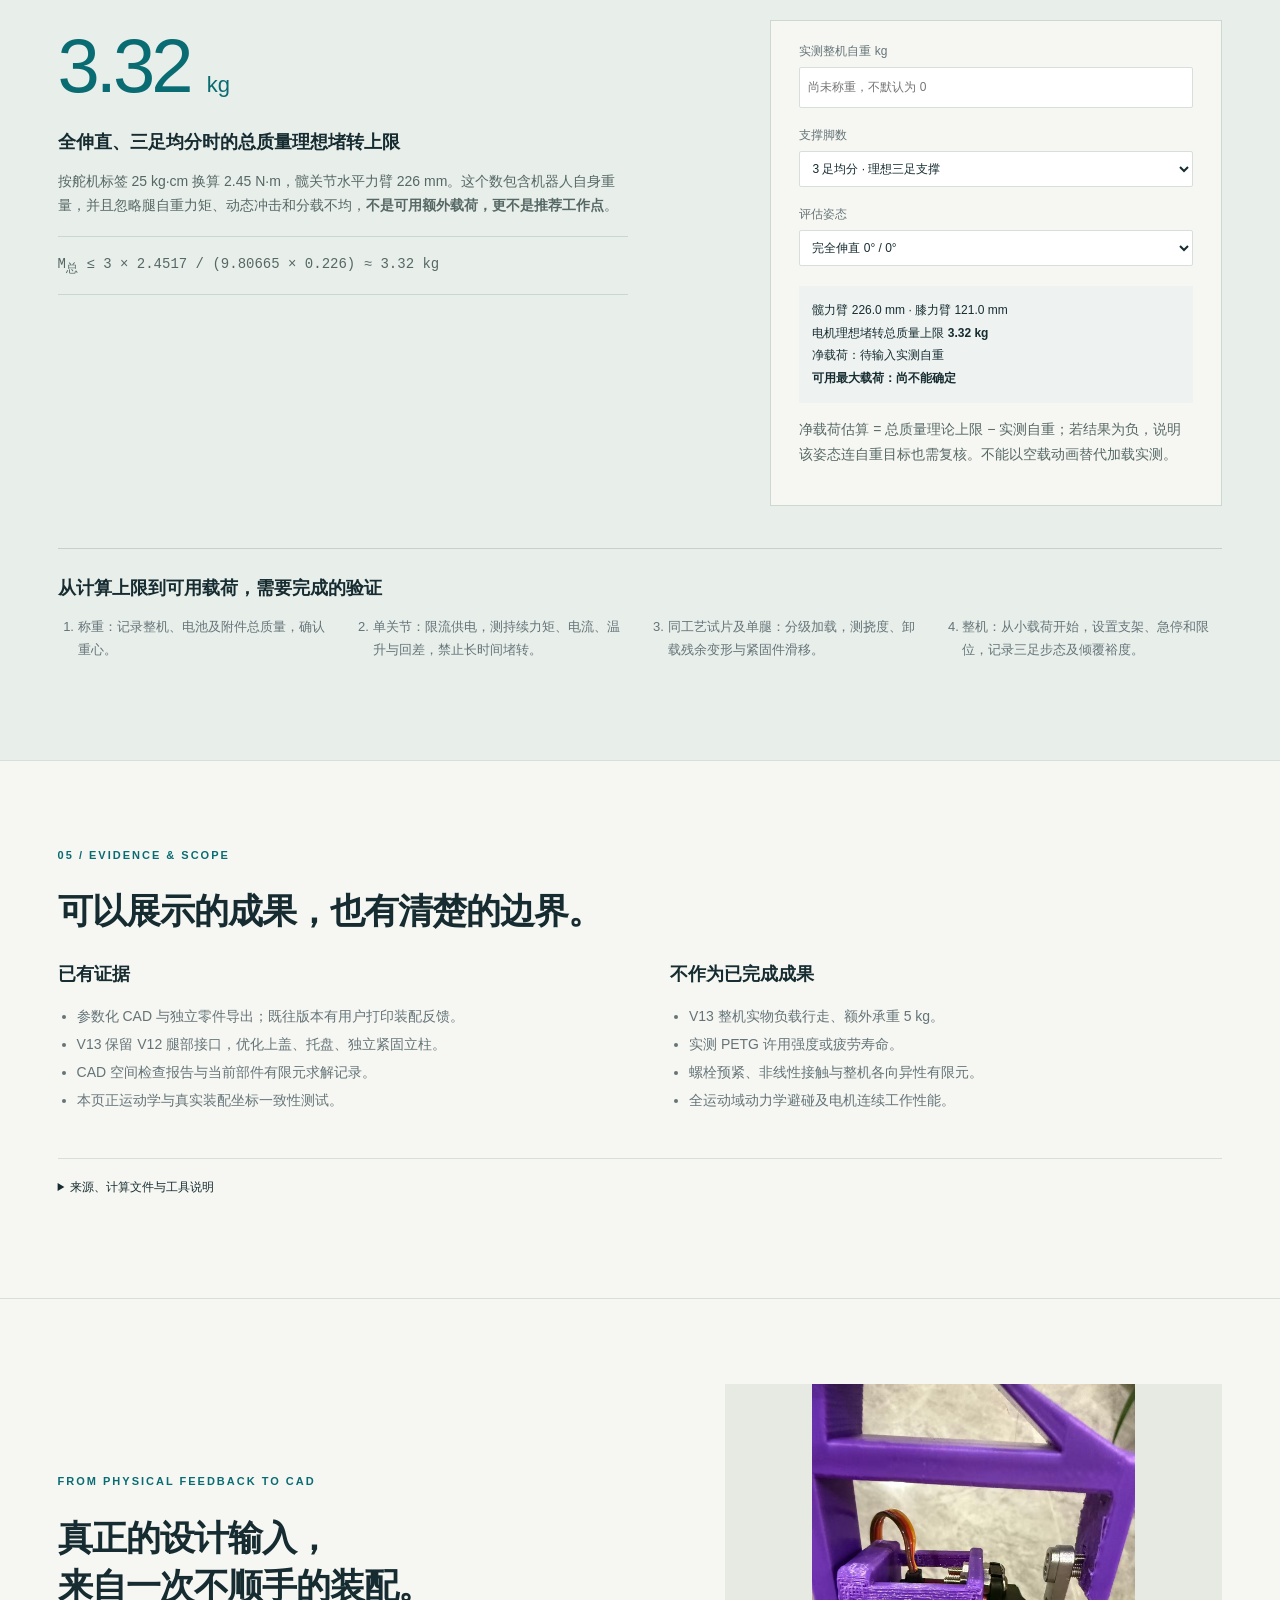
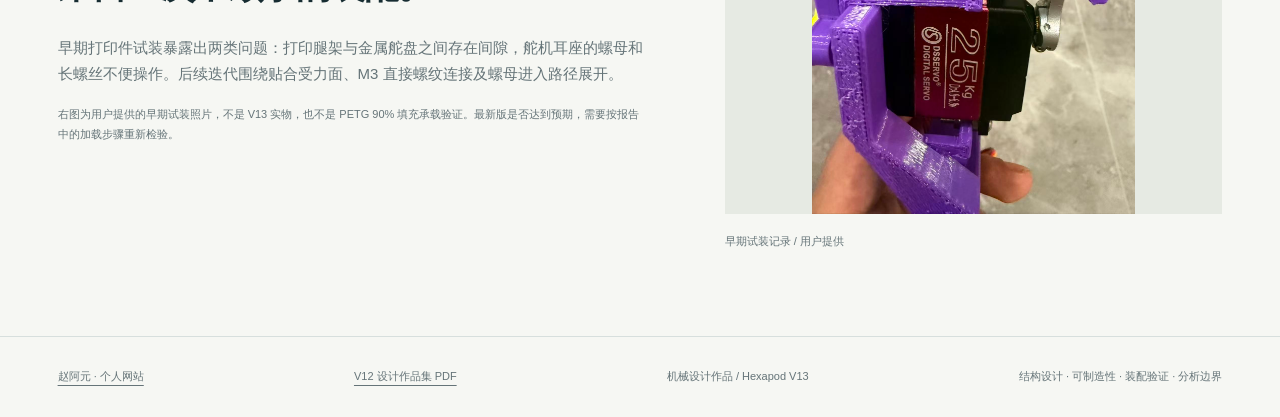
==== commit 2d100a71: "Compress display meshes and optimize mobile portfolio loading" ====
--- a/hexapod/index.html
+++ b/hexapod/index.html
@@ -6,12 +6,12 @@
 <body>
 <header><a class="brand" href="../index.html">赵阿元<span>机械设计 · PORTFOLIO</span></a><nav aria-label="页面导航"><a href="#design">结构设计</a><a href="#motion">运动学</a><a href="#fea">有限元</a><a href="#capacity">载荷边界</a></nav><span class="revision">REV.13 / 2026.09</span></header>
 <main>
-<section class="hero" id="home"><div class="hero-copy"><p class="eyebrow">PERSONAL ENGINEERING PROJECT / 01</p><h1>把一台六足机器人，<br>从模型带到装配现场。</h1><p class="lead">围绕真实舵机、打印工艺和装配反馈，迭代一套可拆装、可验证的十八自由度机构。</p><div class="hero-actions"><a class="button" href="#motion">查看交互模型 <span>↗</span></a><a class="text-link" href="#fea">阅读有限元分析 →</a></div><div class="hero-tags"><span>PETG · 90% 填充</span><span>M3 标准连接</span><span>695 支撑轴承</span></div></div><figure class="hero-visual"><img src="assets/hero.png" alt="V13 六足机器人真实 CAD 总装配渲染"><figcaption>V13 参数化 CAD 实际网格 · 小紧固件在展示模型中隐藏</figcaption></figure></section>
+<section class="hero" id="home"><div class="hero-copy"><p class="eyebrow">PERSONAL ENGINEERING PROJECT / 01</p><h1>把一台六足机器人，<br>从模型带到装配现场。</h1><p class="lead">围绕真实舵机、打印工艺和装配反馈，迭代一套可拆装、可验证的十八自由度机构。</p><div class="hero-actions"><a class="button" href="#motion">查看交互模型 <span>↗</span></a><a class="text-link" href="#fea">阅读有限元分析 →</a></div><div class="hero-tags"><span>PETG · 90% 填充</span><span>M3 标准连接</span><span>695 支撑轴承</span></div></div><figure class="hero-visual"><img src="assets/hero.webp" onerror="this.onerror=null;this.src='assets/hero.png'" alt="V13 六足机器人真实 CAD 总装配渲染"><figcaption>V13 参数化 CAD 实际网格 · 小紧固件在展示模型中隐藏</figcaption></figure></section>
 <div class="facts"><div><strong>6 × 3</strong><span>六条串联三关节腿</span></div><div><strong>100 / 105 / 121</strong><span>运动学长度 mm · 末段至足心</span></div><div><strong>214 × 150</strong><span>V13 上盖与托盘外廓 mm</span></div><div><strong>闭环迭代</strong><span>建模 → 打印 → 装配反馈 → 修改</span></div></div>
-<section class="section" id="design"><div class="section-title"><p class="eyebrow">01 / MECHANICAL DESIGN</p><h2>设计重点不是堆结构，<br>而是让连接真正成立。</h2><p>基于已有舵机与控制硬件，参考开源六足布局进行机械重设计。以下展示结构决策及其验证边界，不把设计目标当作性能成绩。</p></div><div class="design-grid"><article><span class="item-no">A</span><h3>双侧支撑，明确受力路径</h3><p>驱动侧金属舵盘承担转矩，另一侧 695 轴承提供支撑；将相对静止的梁、肋和安装框合并，减少装配零件。</p><img src="assets/joint.png" alt="V12/V13 共用单关节分解图"><small>腿部继承 V12。轴承内外圈需按设计分工，不能锁死旋转件。</small></article><article><span class="item-no">B</span><h3>M3 贴合连接，解决实装晃动</h3><p>打印连接面贴合金属舵盘，中心孔与外侧孔直接拧入已确认的 M3 螺纹；舵机四个耳孔使用压片和可从侧面装入的防转螺母槽。</p><img src="assets/mount.png" alt="舵机安装座螺母进入路径"><small>中心螺纹深度 8 mm 为用户测量值。预紧、螺纹啮合与防松仍需实装复核。</small></article><article><span class="item-no">C</span><h3>机身分层，维修不拆底盘</h3><p>保留六个髋根坐标，缩小上盖和托盘。立柱采用两端独立螺母，拆下四颗短螺丝即可移走上盖，下层支撑保持紧固。</p><img src="assets/top.png" alt="V13 机身与六腿布局俯视图"><small>机身真实外廓约 427.8 × 430.0 × 104.4 mm；上盖缩小不等于髋根间距缩小。</small></article></div></section>
-<section class="section" id="motion"><div class="section-title inline"><div><p class="eyebrow">02 / KINEMATICS LAB</p><h2>动起来，也要说清楚怎么算。</h2></div><p>直接驱动 V13 原始零件网格，不用简化机器人替代。这里是刚体运动学演示，不包含接触动力学、摩擦或步态稳定性求解。</p></div><div class="lab"><div class="control-panel"><h3>关节姿态</h3><label>调整范围<select id="leg-select"><option value="all">六条腿同步（需另验避让）</option><option value="front_left" selected>左前腿</option><option value="middle_left">左中腿</option><option value="rear_left">左后腿</option><option value="front_right">右前腿</option><option value="middle_right">右中腿</option><option value="rear_right">右后腿</option></select></label><label for="yaw">髋偏航 <output id="yaw-out">0°</output></label><input id="yaw" type="range" min="-45" max="45" value="0"><label for="hip">髋俯仰 · 电机行程预览 <output id="hip-out">下压25.0°</output></label><input id="hip" type="range" min="-90" max="90" step="0.1" value="25"><div class="hip-scale"><span>上抬90°</span><span>水平0°</span><span>下压90°</span></div><p class="note">用户确认：180°舵机。安装目标：行程中点对应大腿水平；实际零位、方向和端点尚未标定。</p><div class="readout" id="servo-readout">等效舵机角（示意）：115.0° / 180°</div><label for="knee">膝关节 <output id="knee-out">65°</output></label><input id="knee" type="range" min="0" max="120" value="65"><div class="button-row"><button id="play">播放髋俯仰行程</button><button id="reset" class="secondary">复位</button></div><div class="readout" id="foot-readout">足心位置计算中</div><p id="hip-evidence" class="note">几何采样证据载入中…</p><p class="note"><strong>180°是电机行程，不是整机无干涉承诺。</strong>这里只预览安装目标，可能出现机构碰撞或足端穿地；不能直接用于实机控制。髋偏航与膝关节仍保留原检查区间。<a href="assets/hip-travel-probe.json" download>下载单腿采样记录</a></p></div><div class="viewport-wrap"><div id="robot-view" class="viewport"><img class="view-preview" src="assets/hero.png" alt="六足机器人 V13 装配图"><p class="loading">正在打开三维模型。需要支持 WebGL 2 的浏览器。</p></div><div class="view-caption"><span id="model-status">V13 · 模型加载中</span><span>拖动旋转 / 双指或滚轮缩放</span></div></div></div></section>
-<section class="section" id="fea"><div class="section-title inline"><div><p class="eyebrow">03 / FINITE ELEMENT ANALYSIS</p><h2>用可复现的计算，<br>找到需要验证的位置。</h2></div><p>真实 STEP → Gmsh 体网格 → 二次位移四面体 → 稀疏线弹性求解。四耳孔近似刚性舵机外壳，支撑轴承独立传力；网格、载荷、约束与残差均可追溯。</p></div><div class="warning"><strong>部件级筛查，不是整机强度认证。</strong> PETG 的牌号、打印方向及层间性能尚未实测。90% 是切片填充率，本模型不解析内部填充，不据此直接折算强度。E = 1500 MPa、ν = 0.35 是分析假设。</div><div class="lab fea-lab"><div class="control-panel"><h3>有限元工况</h3><label>承力件<select id="fea-part"><option value="femur">Femur · 大腿一体件</option><option value="spoke_long">Spoke · 长髋座支臂</option></select></label><label>姿态<select id="fea-pose"><option value="neutral">正常站姿 · 25° / 65°</option><option value="extended">完全伸直 · 0° / 0°</option></select></label><label for="force">参考单足竖向力 <output id="force-out">10 N</output></label><input id="force" type="range" min="1" max="25" step=".5" value="10"><label for="modulus">等效弹性模量 <output id="modulus-out">1500 MPa</output></label><input id="modulus" type="range" min="1000" max="2000" step="100" value="1500"><label>变形放大<select id="deform"><option value="0">原始外形（0×）</option><option value="1">真实计算位移（1×）</option><option value="10">位移放大（10×）</option></select></label><div class="readout" id="fea-readout">正在读取求解结果…</div><p class="note">载荷与位移按线弹性关系缩放，并非逐次重新求解。应力不随 E 同比变化。大变形、接触滑移和失效后不适用。</p></div><div class="viewport-wrap"><div id="fea-view" class="viewport"><img class="view-preview" src="assets/fea/femur_neutral_joint_healed_3p2.png" alt="大腿正常站姿下的有限元应力云图"><p class="loading">正在打开有限元视图。</p></div><div class="stress-legend"><span>0</span><div></div><span id="stress-max">MPa</span></div><div class="view-caption"><span>等效应力 · 单元均值 / MPa</span><span>蓝色点：约束　橙色点：加载接口</span></div></div></div><p class="note" id="fea-validity"></p><div class="analysis-details"><div><h3>验证方法</h3><p id="benchmark-text">加载解析梁对照数据…</p><p>对孔和薄壁保留真实几何；比较粗细网格的位移、应力和体积误差。约束边缘与理想化接触附近的峰值不能直接用于判断破坏。</p></div><div><h3>网格敏感性</h3><div class="table-scroll"><table><thead><tr><th>工况</th><th>单元数</th><th>位移 mm</th><th>位移变化</th><th>峰值应力变化</th></tr></thead><tbody id="convergence-body"></tbody></table></div><p class="note">仅做两级网格对比，非完整收敛研究。大腿细网格仍有 2 个 SICN &lt; 0.01 的低质量单元，峰值应力不可用来认证破坏载荷。位移差小于 5% 也不代表结构安全。</p></div></div></section>
+<section class="section" id="design"><div class="section-title"><p class="eyebrow">01 / MECHANICAL DESIGN</p><h2>设计重点不是堆结构，<br>而是让连接真正成立。</h2><p>基于已有舵机与控制硬件，参考开源六足布局进行机械重设计。以下展示结构决策及其验证边界，不把设计目标当作性能成绩。</p></div><div class="design-grid"><article><span class="item-no">A</span><h3>双侧支撑，明确受力路径</h3><p>驱动侧金属舵盘承担转矩，另一侧 695 轴承提供支撑；将相对静止的梁、肋和安装框合并，减少装配零件。</p><img loading="lazy" decoding="async" src="assets/joint.webp" onerror="this.onerror=null;this.src='assets/joint.png'" alt="V12/V13 共用单关节分解图"><small>腿部继承 V12。轴承内外圈需按设计分工，不能锁死旋转件。</small></article><article><span class="item-no">B</span><h3>M3 贴合连接，解决实装晃动</h3><p>打印连接面贴合金属舵盘，中心孔与外侧孔直接拧入已确认的 M3 螺纹；舵机四个耳孔使用压片和可从侧面装入的防转螺母槽。</p><img loading="lazy" decoding="async" src="assets/mount.webp" onerror="this.onerror=null;this.src='assets/mount.png'" alt="舵机安装座螺母进入路径"><small>中心螺纹深度 8 mm 为用户测量值。预紧、螺纹啮合与防松仍需实装复核。</small></article><article><span class="item-no">C</span><h3>机身分层，维修不拆底盘</h3><p>保留六个髋根坐标，缩小上盖和托盘。立柱采用两端独立螺母，拆下四颗短螺丝即可移走上盖，下层支撑保持紧固。</p><img loading="lazy" decoding="async" src="assets/top.webp" onerror="this.onerror=null;this.src='assets/top.png'" alt="V13 机身与六腿布局俯视图"><small>机身真实外廓约 427.8 × 430.0 × 104.4 mm；上盖缩小不等于髋根间距缩小。</small></article></div></section>
+<section class="section" id="motion"><div class="section-title inline"><div><p class="eyebrow">02 / KINEMATICS LAB</p><h2>动起来，也要说清楚怎么算。</h2></div><p>直接驱动 V13 原始零件网格，不用简化机器人替代。这里是刚体运动学演示，不包含接触动力学、摩擦或步态稳定性求解。</p></div><div class="lab"><div class="control-panel"><h3>关节姿态</h3><label>调整范围<select id="leg-select"><option value="all">六条腿同步（需另验避让）</option><option value="front_left" selected>左前腿</option><option value="middle_left">左中腿</option><option value="rear_left">左后腿</option><option value="front_right">右前腿</option><option value="middle_right">右中腿</option><option value="rear_right">右后腿</option></select></label><label for="yaw">髋偏航 <output id="yaw-out">0°</output></label><input id="yaw" type="range" min="-45" max="45" value="0"><label for="hip">髋俯仰 · 电机行程预览 <output id="hip-out">下压25.0°</output></label><input id="hip" type="range" min="-90" max="90" step="0.1" value="25"><div class="hip-scale"><span>上抬90°</span><span>水平0°</span><span>下压90°</span></div><p class="note">用户确认：180°舵机。安装目标：行程中点对应大腿水平；实际零位、方向和端点尚未标定。</p><div class="readout" id="servo-readout">等效舵机角（示意）：115.0° / 180°</div><label for="knee">膝关节 <output id="knee-out">65°</output></label><input id="knee" type="range" min="0" max="120" value="65"><div class="button-row"><button id="play">播放髋俯仰行程</button><button id="reset" class="secondary">复位</button></div><div class="readout" id="foot-readout">足心位置计算中</div><p id="hip-evidence" class="note">几何采样证据载入中…</p><p class="note"><strong>180°是电机行程，不是整机无干涉承诺。</strong>这里只预览安装目标，可能出现机构碰撞或足端穿地；不能直接用于实机控制。髋偏航与膝关节仍保留原检查区间。<a href="assets/hip-travel-probe.json" download>下载单腿采样记录</a></p></div><div class="viewport-wrap"><div id="robot-view" class="viewport"><img loading="lazy" decoding="async" class="view-preview" src="assets/hero.webp" onerror="this.onerror=null;this.src='assets/hero.png'" alt="六足机器人 V13 装配图"><p class="loading">正在打开三维模型。需要支持 WebGL 2 的浏览器。</p></div><div class="view-caption"><span id="model-status">V13 · 模型加载中</span><span>拖动旋转 / 双指或滚轮缩放</span></div></div></div></section>
+<section class="section" id="fea"><div class="section-title inline"><div><p class="eyebrow">03 / FINITE ELEMENT ANALYSIS</p><h2>用可复现的计算，<br>找到需要验证的位置。</h2></div><p>真实 STEP → Gmsh 体网格 → 二次位移四面体 → 稀疏线弹性求解。四耳孔近似刚性舵机外壳，支撑轴承独立传力；网格、载荷、约束与残差均可追溯。</p></div><div class="warning"><strong>部件级筛查，不是整机强度认证。</strong> PETG 的牌号、打印方向及层间性能尚未实测。90% 是切片填充率，本模型不解析内部填充，不据此直接折算强度。E = 1500 MPa、ν = 0.35 是分析假设。</div><div class="lab fea-lab"><div class="control-panel"><h3>有限元工况</h3><label>承力件<select id="fea-part"><option value="femur">Femur · 大腿一体件</option><option value="spoke_long">Spoke · 长髋座支臂</option></select></label><label>姿态<select id="fea-pose"><option value="neutral">正常站姿 · 25° / 65°</option><option value="extended">完全伸直 · 0° / 0°</option></select></label><label for="force">参考单足竖向力 <output id="force-out">10 N</output></label><input id="force" type="range" min="1" max="25" step=".5" value="10"><label for="modulus">等效弹性模量 <output id="modulus-out">1500 MPa</output></label><input id="modulus" type="range" min="1000" max="2000" step="100" value="1500"><label>变形放大<select id="deform"><option value="0">原始外形（0×）</option><option value="1">真实计算位移（1×）</option><option value="10">位移放大（10×）</option></select></label><div class="readout" id="fea-readout">正在读取求解结果…</div><p class="note">载荷与位移按线弹性关系缩放，并非逐次重新求解。应力不随 E 同比变化。大变形、接触滑移和失效后不适用。</p></div><div class="viewport-wrap"><div id="fea-view" class="viewport"><img loading="lazy" decoding="async" class="view-preview" src="assets/fea/femur_neutral_joint_healed_3p2.png" alt="大腿正常站姿下的有限元应力云图"><p class="loading">正在打开有限元视图。</p></div><div class="stress-legend"><span>0</span><div></div><span id="stress-max">MPa</span></div><div class="view-caption"><span>等效应力 · 单元均值 / MPa</span><span>蓝色点：约束　橙色点：加载接口</span></div></div></div><p class="note" id="fea-validity"></p><div class="analysis-details"><div><h3>验证方法</h3><p id="benchmark-text">加载解析梁对照数据…</p><p>对孔和薄壁保留真实几何；比较粗细网格的位移、应力和体积误差。约束边缘与理想化接触附近的峰值不能直接用于判断破坏。</p></div><div><h3>网格敏感性</h3><div class="table-scroll"><table><thead><tr><th>工况</th><th>单元数</th><th>位移 mm</th><th>位移变化</th><th>峰值应力变化</th></tr></thead><tbody id="convergence-body"></tbody></table></div><p class="note">仅做两级网格对比，非完整收敛研究。大腿细网格仍有 2 个 SICN &lt; 0.01 的低质量单元，峰值应力不可用来认证破坏载荷。位移差小于 5% 也不代表结构安全。</p></div></div></section>
 <section class="section capacity" id="capacity"><div class="section-title"><p class="eyebrow">04 / PAYLOAD ENVELOPE</p><h2>最大载荷不是一个<br>脱离姿态的数字。</h2><p>目标曾设为额外负载 5 kg。当前不能证明达到：自重未知，舵机持续力矩未验证，打印材料许用应力未测定。</p></div><div class="capacity-grid"><div><div class="capacity-number">3.32 <small>kg</small></div><h3>全伸直、三足均分时的总质量理想堵转上限</h3><p>按舵机标签 25 kg·cm 换算 2.45 N·m，髋关节水平力臂 226 mm。这个数包含机器人自身重量，并且忽略腿自重力矩、动态冲击和分载不均，<strong>不是可用额外载荷，更不是推荐工作点</strong>。</p><p class="formula">M<sub>总</sub> ≤ 3 × 2.4517 / (9.80665 × 0.226) ≈ 3.32 kg</p></div><div class="capacity-controls"><label>实测整机自重 kg<input id="self-mass" type="number" placeholder="尚未称重，不默认为 0" min="0" step=".1"></label><label>支撑脚数<select id="support-count"><option value="3">3 足均分 · 理想三足支撑</option><option value="6">6 足均分 · 理想静态站立</option></select></label><label>评估姿态<select id="capacity-pose"><option value="extended">完全伸直 0° / 0°</option><option value="neutral">正常站姿 25° / 65°</option><option value="swing">抬腿姿态 45° / 45°</option></select></label><div id="capacity-result" class="readout"></div><p class="note">净载荷估算 = 总质量理论上限 − 实测自重；若结果为负，说明该姿态连自重目标也需复核。不能以空载动画替代加载实测。</p></div></div><div class="validation-path"><h3>从计算上限到可用载荷，需要完成的验证</h3><ol><li>称重：记录整机、电池及附件总质量，确认重心。</li><li>单关节：限流供电，测持续力矩、电流、温升与回差，禁止长时间堵转。</li><li>同工艺试片及单腿：分级加载，测挠度、卸载残余变形与紧固件滑移。</li><li>整机：从小载荷开始，设置支架、急停和限位，记录三足步态及倾覆裕度。</li></ol></div></section>
 <section class="section evidence"><p class="eyebrow">05 / EVIDENCE & SCOPE</p><h2>可以展示的成果，也有清楚的边界。</h2><div class="evidence-grid"><div><h3>已有证据</h3><ul><li>参数化 CAD 与独立零件导出；既往版本有用户打印装配反馈。</li><li>V13 保留 V12 腿部接口，优化上盖、托盘、独立紧固立柱。</li><li>CAD 空间检查报告与当前部件有限元求解记录。</li><li>本页正运动学与真实装配坐标一致性测试。</li></ul></div><div><h3>不作为已完成成果</h3><ul><li>V13 整机实物负载行走、额外承重 5 kg。</li><li>实测 PETG 许用强度或疲劳寿命。</li><li>螺栓预紧、非线性接触与整机各向异性有限元。</li><li>全运动域动力学避碰及电机连续工作性能。</li></ul></div></div><details><summary>来源、计算文件与工具说明</summary><p>结构来源：本地 V13 主装配与其保留的 V12 腿部 STEP。形态参考 <a href="https://makerworld.com/en/models/1973965-hexapod-spider-robot-with-servo-arduino">原六足项目</a>；并非将原作者控制方案宣称为本项目原创。</p><p>方法参考：<a href="https://gmsh.info/doc/texinfo/gmsh.html">Gmsh 官方手册</a>、<a href="https://scikit-fem.readthedocs.io/en/latest/">scikit-fem 官方文档</a>。PETG 不同方向性质不能混用；<a href="https://uk.store.bambulab.com/products/petg-hf">制造商资料</a>仅作材料背景，不是手头耗材的标定值。</p><p>本次网页、计算脚本及工程说明由 AI 辅助生成；作品中涉及个人能力与经历，请按真实参与情况陈述。查看 <a href="assets/results.json">有限元汇总</a>。</p></details></section>
-<section class="section prototype"><div><p class="eyebrow">FROM PHYSICAL FEEDBACK TO CAD</p><h2>真正的设计输入，<br>来自一次不顺手的装配。</h2><p>早期打印件试装暴露出两类问题：打印腿架与金属舵盘之间存在间隙，舵机耳座的螺母和长螺丝不便操作。后续迭代围绕贴合受力面、M3 直接螺纹连接及螺母进入路径展开。</p><p class="note">右图为用户提供的早期试装照片，不是 V13 实物，也不是 PETG 90% 填充承载验证。最新版是否达到预期，需要按报告中的加载步骤重新检验。</p></div><figure><img src="assets/prototype.jpg" alt="早期紫色打印腿架与红黑舵机的实物试装照片，可见舵盘间隙和伸出的螺丝"><figcaption>早期试装记录 / 用户提供</figcaption></figure></section>
-</main><footer><a href="../index.html">赵阿元 · 个人网站</a><a href="../assets/hexapod-portfolio.pdf">V12 设计作品集 PDF</a><span>机械设计作品 / Hexapod V13</span><span>结构设计 · 可制造性 · 装配验证 · 分析边界</span></footer><script type="module" src="app.js"></script></body></html>
+<section class="section prototype"><div><p class="eyebrow">FROM PHYSICAL FEEDBACK TO CAD</p><h2>真正的设计输入，<br>来自一次不顺手的装配。</h2><p>早期打印件试装暴露出两类问题：打印腿架与金属舵盘之间存在间隙，舵机耳座的螺母和长螺丝不便操作。后续迭代围绕贴合受力面、M3 直接螺纹连接及螺母进入路径展开。</p><p class="note">右图为用户提供的早期试装照片，不是 V13 实物，也不是 PETG 90% 填充承载验证。最新版是否达到预期，需要按报告中的加载步骤重新检验。</p></div><figure><img loading="lazy" decoding="async" src="assets/prototype.jpg" alt="早期紫色打印腿架与红黑舵机的实物试装照片，可见舵盘间隙和伸出的螺丝"><figcaption>早期试装记录 / 用户提供</figcaption></figure></section>
+</main><footer><a href="../index.html">赵阿元 · 个人网站</a><a href="../assets/hexapod-portfolio.pdf">V12 设计作品集 PDF</a><span>机械设计作品 / Hexapod V13</span><span>结构设计 · 可制造性 · 装配验证 · 分析边界</span></footer><script type="module" src="app.js?v=mesh-gz-1"></script></body></html>
